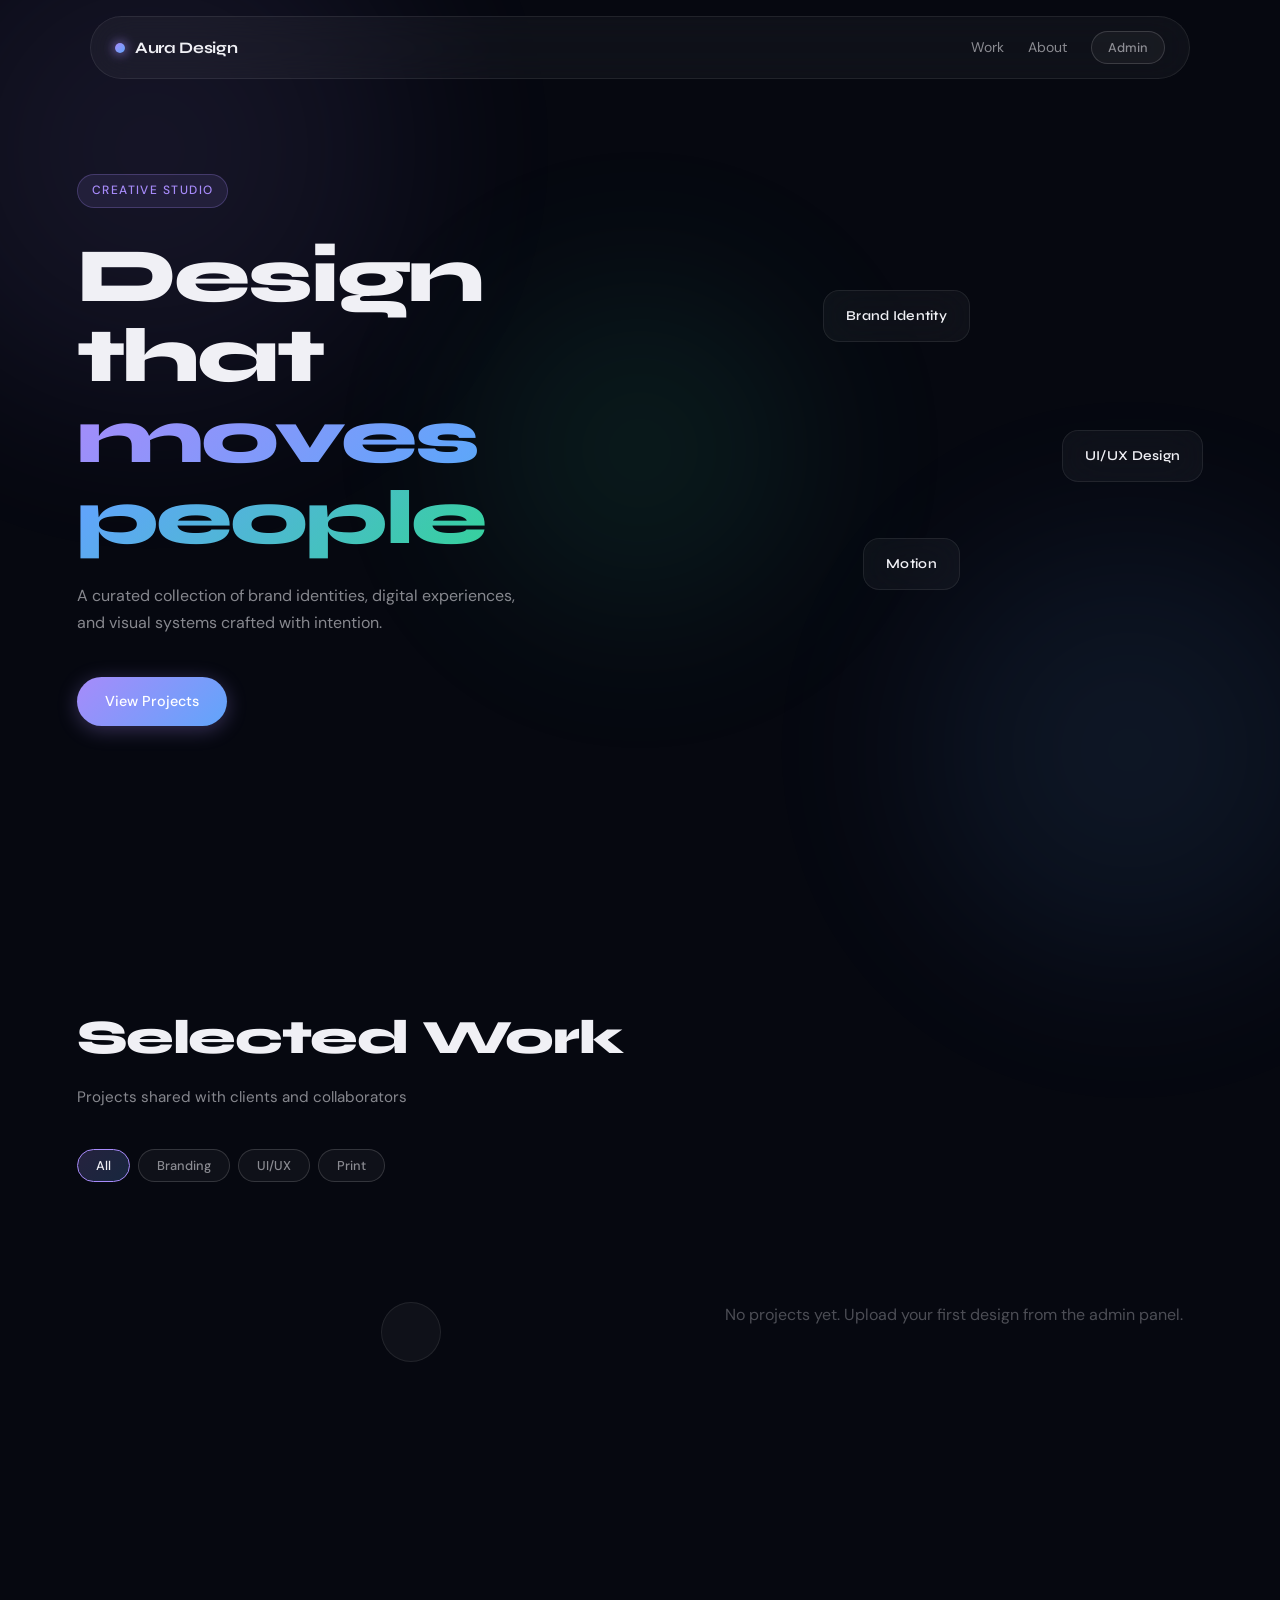
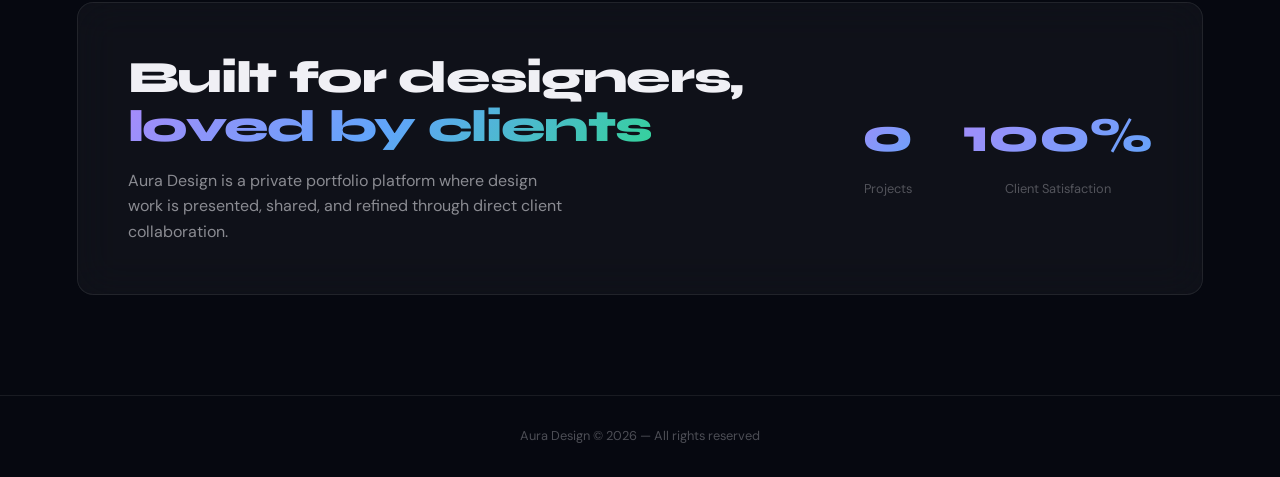
==== index.html @ 26469013 "Add files via upload" ====
<!DOCTYPE html>
<html lang="en">
<head>
  <meta charset="UTF-8" />
  <meta name="viewport" content="width=device-width, initial-scale=1.0" />
  <title>Aura Design — Creative Portfolio</title>
  <link rel="stylesheet" href="style.css" />
  <link rel="preconnect" href="https://fonts.googleapis.com" />
  <link href="https://fonts.googleapis.com/css2?family=Syne:wght@400;600;700;800&family=DM+Sans:wght@300;400;500&display=swap" rel="stylesheet" />
</head>
<body>

  <!-- Ambient background orbs -->
  <div class="bg-orb orb-1"></div>
  <div class="bg-orb orb-2"></div>
  <div class="bg-orb orb-3"></div>

  <!-- Navigation -->
  <nav class="navbar glass">
    <div class="nav-brand">
      <span class="brand-dot"></span>
      <span class="brand-name">Aura Design</span>
    </div>
    <div class="nav-links">
      <a href="#gallery" class="nav-link">Work</a>
      <a href="#about" class="nav-link">About</a>
      <button class="btn-admin" onclick="openAdminModal()">Admin</button>
    </div>
  </nav>

  <!-- Hero Section -->
  <section class="hero">
    <div class="hero-content">
      <div class="hero-tag">Creative Studio</div>
      <h1 class="hero-title">
        Design that<br />
        <span class="gradient-text">moves people</span>
      </h1>
      <p class="hero-subtitle">
        A curated collection of brand identities, digital experiences,<br />
        and visual systems crafted with intention.
      </p>
      <a href="#gallery" class="btn-primary">View Projects</a>
    </div>
    <div class="hero-visual">
      <div class="floating-card card-1 glass">Brand Identity</div>
      <div class="floating-card card-2 glass">UI/UX Design</div>
      <div class="floating-card card-3 glass">Motion</div>
    </div>
  </section>

  <!-- Gallery Section -->
  <section class="gallery-section" id="gallery">
    <div class="section-header">
      <h2 class="section-title">Selected Work</h2>
      <p class="section-sub">Projects shared with clients and collaborators</p>
    </div>

    <!-- Filter bar -->
    <div class="filter-bar">
      <button class="filter-btn active" data-filter="all">All</button>
      <button class="filter-btn" data-filter="branding">Branding</button>
      <button class="filter-btn" data-filter="ui">UI/UX</button>
      <button class="filter-btn" data-filter="print">Print</button>
    </div>

    <div class="gallery-grid" id="galleryGrid">
      <!-- Projects injected by script.js from Supabase -->
      <div class="gallery-empty" id="emptyState">
        <div class="empty-icon"></div>
        <p>No projects yet. Upload your first design from the admin panel.</p>
      </div>
    </div>
  </section>

  <!-- About Section -->
  <section class="about-section" id="about">
    <div class="about-content glass">
      <div class="about-text">
        <h2>Built for designers,<br /><span class="gradient-text">loved by clients</span></h2>
        <p>Aura Design is a private portfolio platform where design work is presented, shared, and refined through direct client collaboration.</p>
      </div>
      <div class="about-stats">
        <div class="stat">
          <span class="stat-num" id="projectCount">0</span>
          <span class="stat-label">Projects</span>
        </div>
        <div class="stat">
          <span class="stat-num">100%</span>
          <span class="stat-label">Client Satisfaction</span>
        </div>
      </div>
    </div>
  </section>

  <!-- Admin Password Modal -->
  <div class="modal-overlay" id="adminModal" onclick="closeAdminModal(event)">
    <div class="modal glass">
      <div class="modal-header">
        <h3>Admin Access</h3>
        <p>Enter your access code to continue</p>
      </div>
      <div class="modal-body">
        <div class="input-group">
          <input
            type="password"
            id="adminPassword"
            class="glass-input"
            placeholder="Access code"
            maxlength="10"
            onkeydown="if(event.key==='Enter') checkAdminPassword()"
          />
        </div>
        <div class="modal-error" id="modalError">Incorrect access code</div>
        <button class="btn-primary full-width" onclick="checkAdminPassword()">Enter</button>
      </div>
    </div>
  </div>

  <!-- Project Preview Modal -->
  <div class="modal-overlay" id="previewModal" onclick="closePreviewModal(event)">
    <div class="modal modal-large glass">
      <button class="modal-close" onclick="closePreviewModal()">&#x2715;</button>
      <div id="previewContent"></div>
    </div>
  </div>

  <footer class="footer">
    <p>Aura Design &copy; <span id="year"></span> — All rights reserved</p>
  </footer>

  <script src="supabase-client.js"></script>
  <script src="script.js"></script>
</body>
</html>
---- style.css ----
/* ============================================================
   AURA DESIGN — STYLESHEET
   Dark glassmorphism, futuristic, liquid glass aesthetic
   ============================================================ */

/* --- CSS Variables --- */
:root {
  --bg: #060810;
  --bg-2: #0c0f1a;
  --surface: rgba(255,255,255,0.04);
  --surface-hover: rgba(255,255,255,0.07);
  --border: rgba(255,255,255,0.08);
  --border-bright: rgba(255,255,255,0.15);
  --text: #f0f0f5;
  --text-2: rgba(240,240,245,0.55);
  --text-3: rgba(240,240,245,0.3);
  --accent: #a78bfa;
  --accent-2: #60a5fa;
  --accent-3: #34d399;
  --danger: #f87171;
  --approve: #34d399;
  --changes: #fbbf24;

  --blur: 20px;
  --radius: 16px;
  --radius-sm: 10px;
  --shadow: 0 8px 40px rgba(0,0,0,0.4);
  --shadow-sm: 0 4px 20px rgba(0,0,0,0.25);

  --font-display: 'Syne', sans-serif;
  --font-body: 'DM Sans', sans-serif;
}

/* --- Reset --- */
*, *::before, *::after { box-sizing: border-box; margin: 0; padding: 0; }
html { scroll-behavior: smooth; }
body {
  background: var(--bg);
  color: var(--text);
  font-family: var(--font-body);
  min-height: 100vh;
  overflow-x: hidden;
  line-height: 1.6;
}

a { text-decoration: none; color: inherit; }
button { cursor: pointer; border: none; background: none; font-family: inherit; }
input, select, textarea { font-family: inherit; }
img { max-width: 100%; display: block; }

/* --- Ambient Background Orbs --- */
.bg-orb {
  position: fixed;
  border-radius: 50%;
  filter: blur(80px);
  opacity: 0.12;
  pointer-events: none;
  z-index: 0;
  animation: orbFloat 12s ease-in-out infinite;
}
.orb-1 {
  width: 600px; height: 600px;
  background: radial-gradient(circle, #a78bfa, transparent);
  top: -150px; left: -150px;
  animation-delay: 0s;
}
.orb-2 {
  width: 500px; height: 500px;
  background: radial-gradient(circle, #60a5fa, transparent);
  bottom: -100px; right: -100px;
  animation-delay: -6s;
}
.orb-3 {
  width: 400px; height: 400px;
  background: radial-gradient(circle, #34d399, transparent);
  top: 50%; left: 50%;
  transform: translate(-50%, -50%);
  animation-delay: -3s;
}
@keyframes orbFloat {
  0%, 100% { transform: translate(0, 0) scale(1); }
  33% { transform: translate(30px, -20px) scale(1.05); }
  66% { transform: translate(-20px, 30px) scale(0.97); }
}

/* --- Glassmorphism Base --- */
.glass {
  background: var(--surface);
  backdrop-filter: blur(var(--blur));
  -webkit-backdrop-filter: blur(var(--blur));
  border: 1px solid var(--border);
  border-radius: var(--radius);
}

/* ============================================================
   NAVIGATION
   ============================================================ */
.navbar {
  position: fixed;
  top: 16px;
  left: 50%;
  transform: translateX(-50%);
  width: calc(100% - 48px);
  max-width: 1100px;
  z-index: 100;
  display: flex;
  align-items: center;
  justify-content: space-between;
  padding: 14px 24px;
  border-radius: 50px;
}

.nav-brand {
  display: flex;
  align-items: center;
  gap: 10px;
}
.brand-dot {
  width: 10px; height: 10px;
  border-radius: 50%;
  background: linear-gradient(135deg, var(--accent), var(--accent-2));
  box-shadow: 0 0 12px var(--accent);
}
.brand-name {
  font-family: var(--font-display);
  font-weight: 700;
  font-size: 1rem;
  letter-spacing: -0.02em;
}
.nav-links {
  display: flex;
  align-items: center;
  gap: 24px;
}
.nav-link {
  font-size: 0.875rem;
  color: var(--text-2);
  transition: color 0.2s;
}
.nav-link:hover { color: var(--text); }

.btn-admin {
  font-size: 0.8rem;
  font-family: var(--font-body);
  font-weight: 500;
  color: var(--text-2);
  padding: 7px 16px;
  border-radius: 20px;
  border: 1px solid var(--border-bright);
  background: var(--surface);
  transition: all 0.2s;
}
.btn-admin:hover {
  color: var(--text);
  background: var(--surface-hover);
  border-color: var(--accent);
}

/* ============================================================
   HERO
   ============================================================ */
.hero {
  min-height: 100vh;
  display: flex;
  align-items: center;
  justify-content: space-between;
  padding: 0 6% 0;
  position: relative;
  z-index: 1;
  gap: 60px;
}

.hero-content {
  max-width: 580px;
  animation: fadeUp 1s ease both;
}

.hero-tag {
  display: inline-block;
  font-size: 0.75rem;
  font-weight: 500;
  letter-spacing: 0.12em;
  text-transform: uppercase;
  color: var(--accent);
  background: rgba(167,139,250,0.1);
  border: 1px solid rgba(167,139,250,0.25);
  padding: 6px 14px;
  border-radius: 20px;
  margin-bottom: 28px;
}

.hero-title {
  font-family: var(--font-display);
  font-size: clamp(3rem, 6vw, 5.5rem);
  font-weight: 800;
  line-height: 1.05;
  letter-spacing: -0.03em;
  margin-bottom: 24px;
}
.gradient-text {
  background: linear-gradient(135deg, var(--accent) 0%, var(--accent-2) 50%, var(--accent-3) 100%);
  -webkit-background-clip: text;
  -webkit-text-fill-color: transparent;
  background-clip: text;
}

.hero-subtitle {
  font-size: 1rem;
  color: var(--text-2);
  line-height: 1.7;
  margin-bottom: 40px;
}

.hero-visual {
  position: relative;
  width: 400px;
  height: 400px;
  flex-shrink: 0;
  display: none;
}
@media (min-width: 1024px) { .hero-visual { display: block; } }

.floating-card {
  position: absolute;
  padding: 14px 22px;
  font-family: var(--font-display);
  font-size: 0.85rem;
  font-weight: 600;
  letter-spacing: 0.02em;
  animation: cardFloat linear infinite;
}
.card-1 { top: 40px; left: 20px; animation-duration: 7s; animation-delay: 0s; }
.card-2 { top: 180px; right: 0; animation-duration: 9s; animation-delay: -3s; }
.card-3 { bottom: 60px; left: 60px; animation-duration: 8s; animation-delay: -5s; }

@keyframes cardFloat {
  0%, 100% { transform: translateY(0) rotate(0deg); }
  25% { transform: translateY(-12px) rotate(1deg); }
  75% { transform: translateY(8px) rotate(-1deg); }
}

/* ============================================================
   BUTTONS
   ============================================================ */
.btn-primary {
  display: inline-flex;
  align-items: center;
  gap: 8px;
  background: linear-gradient(135deg, var(--accent), var(--accent-2));
  color: white;
  font-family: var(--font-body);
  font-size: 0.9rem;
  font-weight: 500;
  padding: 13px 28px;
  border-radius: 50px;
  border: none;
  cursor: pointer;
  transition: all 0.3s;
  box-shadow: 0 4px 20px rgba(167,139,250,0.3);
  position: relative;
  overflow: hidden;
}
.btn-primary::after {
  content: '';
  position: absolute;
  inset: 0;
  background: rgba(255,255,255,0);
  transition: background 0.2s;
}
.btn-primary:hover::after { background: rgba(255,255,255,0.1); }
.btn-primary:active { transform: scale(0.97); }
.btn-primary.full-width { width: 100%; justify-content: center; }

.btn-ghost {
  display: inline-flex;
  align-items: center;
  justify-content: center;
  color: var(--text-2);
  font-size: 0.85rem;
  font-family: var(--font-body);
  padding: 10px 20px;
  border-radius: 50px;
  border: 1px solid var(--border-bright);
  background: var(--surface);
  transition: all 0.2s;
}
.btn-ghost:hover { color: var(--text); background: var(--surface-hover); }
.btn-ghost.full-width { width: 100%; }

.btn-danger {
  display: inline-flex;
  align-items: center;
  justify-content: center;
  background: rgba(248,113,113,0.15);
  color: var(--danger);
  border: 1px solid rgba(248,113,113,0.3);
  padding: 11px 20px;
  border-radius: 50px;
  font-family: var(--font-body);
  font-size: 0.85rem;
  transition: all 0.2s;
}
.btn-danger:hover { background: rgba(248,113,113,0.25); }
.btn-danger.full-width { width: 100%; }

/* ============================================================
   INPUTS
   ============================================================ */
.glass-input {
  width: 100%;
  background: rgba(255,255,255,0.05);
  border: 1px solid var(--border-bright);
  border-radius: var(--radius-sm);
  color: var(--text);
  font-size: 0.9rem;
  padding: 12px 16px;
  outline: none;
  transition: border-color 0.2s, background 0.2s;
  resize: vertical;
}
.glass-input::placeholder { color: var(--text-3); }
.glass-input:focus {
  border-color: var(--accent);
  background: rgba(167,139,250,0.05);
}
select.glass-input option { background: var(--bg-2); }

/* ============================================================
   GALLERY SECTION
   ============================================================ */
.gallery-section {
  padding: 100px 6% 80px;
  position: relative;
  z-index: 1;
}

.section-header {
  margin-bottom: 40px;
}
.section-title {
  font-family: var(--font-display);
  font-size: clamp(2rem, 4vw, 3rem);
  font-weight: 800;
  letter-spacing: -0.03em;
  margin-bottom: 8px;
}
.section-sub { color: var(--text-2); font-size: 0.95rem; }

/* Filter bar */
.filter-bar {
  display: flex;
  gap: 8px;
  flex-wrap: wrap;
  margin-bottom: 40px;
}
.filter-btn {
  font-size: 0.8rem;
  font-family: var(--font-body);
  font-weight: 500;
  padding: 7px 18px;
  border-radius: 20px;
  border: 1px solid var(--border-bright);
  background: var(--surface);
  color: var(--text-2);
  transition: all 0.2s;
}
.filter-btn.active, .filter-btn:hover {
  background: linear-gradient(135deg, rgba(167,139,250,0.2), rgba(96,165,250,0.2));
  border-color: var(--accent);
  color: var(--text);
}

/* Gallery grid */
.gallery-grid {
  display: grid;
  grid-template-columns: repeat(auto-fill, minmax(300px, 1fr));
  gap: 24px;
}

.gallery-card {
  border-radius: var(--radius);
  overflow: hidden;
  border: 1px solid var(--border);
  background: var(--surface);
  cursor: pointer;
  transition: transform 0.3s, border-color 0.3s, box-shadow 0.3s;
  animation: fadeUp 0.5s ease both;
}
.gallery-card:hover {
  transform: translateY(-6px);
  border-color: var(--border-bright);
  box-shadow: 0 20px 60px rgba(0,0,0,0.4);
}

.card-thumb {
  width: 100%;
  aspect-ratio: 4/3;
  overflow: hidden;
  background: var(--bg-2);
  display: flex;
  align-items: center;
  justify-content: center;
}
.card-thumb img {
  width: 100%;
  height: 100%;
  object-fit: cover;
  transition: transform 0.4s;
}
.gallery-card:hover .card-thumb img { transform: scale(1.05); }

.card-pdf-thumb {
  width: 100%;
  height: 100%;
  display: flex;
  flex-direction: column;
  align-items: center;
  justify-content: center;
  gap: 12px;
  color: var(--text-2);
}
.pdf-icon {
  font-size: 3rem;
  opacity: 0.4;
}

.card-body {
  padding: 18px 20px 20px;
}
.card-category {
  font-size: 0.7rem;
  font-weight: 600;
  letter-spacing: 0.1em;
  text-transform: uppercase;
  color: var(--accent);
  margin-bottom: 6px;
}
.card-title {
  font-family: var(--font-display);
  font-size: 1rem;
  font-weight: 700;
  letter-spacing: -0.01em;
  margin-bottom: 4px;
}
.card-client {
  font-size: 0.8rem;
  color: var(--text-2);
}
.card-date {
  font-size: 0.75rem;
  color: var(--text-3);
  margin-top: 8px;
}

.gallery-empty {
  grid-column: 1 / -1;
  text-align: center;
  padding: 80px 20px;
  color: var(--text-3);
}
.empty-icon {
  width: 60px; height: 60px;
  border-radius: 50%;
  background: var(--surface);
  border: 1px solid var(--border);
  margin: 0 auto 20px;
}

/* ============================================================
   ABOUT SECTION
   ============================================================ */
.about-section {
  padding: 60px 6% 100px;
  position: relative;
  z-index: 1;
}
.about-content {
  display: flex;
  align-items: center;
  justify-content: space-between;
  gap: 60px;
  padding: 50px;
  flex-wrap: wrap;
}
.about-text h2 {
  font-family: var(--font-display);
  font-size: clamp(1.8rem, 3.5vw, 2.8rem);
  font-weight: 800;
  letter-spacing: -0.03em;
  margin-bottom: 16px;
  line-height: 1.1;
}
.about-text p { color: var(--text-2); max-width: 440px; }
.about-stats {
  display: flex;
  gap: 50px;
  flex-shrink: 0;
}
.stat {
  display: flex;
  flex-direction: column;
  align-items: center;
}
.stat-num {
  font-family: var(--font-display);
  font-size: 3rem;
  font-weight: 800;
  background: linear-gradient(135deg, var(--accent), var(--accent-2));
  -webkit-background-clip: text;
  -webkit-text-fill-color: transparent;
  background-clip: text;
}
.stat-label { font-size: 0.8rem; color: var(--text-3); margin-top: 4px; }

/* ============================================================
   MODAL
   ============================================================ */
.modal-overlay {
  position: fixed;
  inset: 0;
  background: rgba(0,0,0,0.6);
  backdrop-filter: blur(8px);
  z-index: 200;
  display: none;
  align-items: center;
  justify-content: center;
  padding: 20px;
}
.modal-overlay.active { display: flex; }

.modal {
  width: 100%;
  max-width: 440px;
  padding: 36px;
  animation: scaleIn 0.25s ease;
  position: relative;
}
.modal-large { max-width: 800px; max-height: 90vh; overflow-y: auto; }

.modal-header { margin-bottom: 24px; }
.modal-header h3 {
  font-family: var(--font-display);
  font-size: 1.4rem;
  font-weight: 700;
  margin-bottom: 6px;
}
.modal-header p { color: var(--text-2); font-size: 0.9rem; }

.modal-close {
  position: absolute;
  top: 16px; right: 16px;
  width: 32px; height: 32px;
  border-radius: 50%;
  background: var(--surface);
  border: 1px solid var(--border);
  color: var(--text-2);
  font-size: 0.85rem;
  display: flex;
  align-items: center;
  justify-content: center;
  transition: all 0.2s;
}
.modal-close:hover { color: var(--text); background: var(--surface-hover); }

.modal-body { display: flex; flex-direction: column; gap: 16px; }

.input-group { display: flex; flex-direction: column; gap: 6px; }

.modal-error {
  color: var(--danger);
  font-size: 0.82rem;
  display: none;
}
.modal-error.visible { display: block; }

.modal h3 {
  font-family: var(--font-display);
  font-size: 1.3rem;
  font-weight: 700;
  margin-bottom: 10px;
}
.modal p { color: var(--text-2); font-size: 0.9rem; margin-bottom: 8px; }
.modal-sub { color: var(--text-2); font-size: 0.85rem; margin-bottom: 12px; }

/* ============================================================
   FOOTER
   ============================================================ */
.footer {
  text-align: center;
  padding: 30px;
  color: var(--text-3);
  font-size: 0.8rem;
  position: relative;
  z-index: 1;
  border-top: 1px solid var(--border);
}

/* ============================================================
   ADMIN STYLES
   ============================================================ */
.admin-body {
  background: var(--bg);
}

/* Gate Screen */
.gate-screen {
  min-height: 100vh;
  display: flex;
  align-items: center;
  justify-content: center;
  padding: 20px;
  position: relative;
  z-index: 1;
}
.gate-card {
  width: 100%;
  max-width: 400px;
  padding: 44px;
  display: flex;
  flex-direction: column;
  gap: 16px;
  animation: scaleIn 0.3s ease;
}
.gate-brand {
  display: flex;
  align-items: center;
  gap: 10px;
  margin-bottom: 8px;
}
.gate-card h2 {
  font-family: var(--font-display);
  font-size: 1.8rem;
  font-weight: 800;
  letter-spacing: -0.03em;
}
.gate-sub { color: var(--text-2); font-size: 0.9rem; margin-top: -8px; }
.gate-error {
  color: var(--danger);
  font-size: 0.82rem;
  display: none;
}
.gate-error.visible { display: block; }
.back-link {
  text-align: center;
  color: var(--text-3);
  font-size: 0.82rem;
  transition: color 0.2s;
}
.back-link:hover { color: var(--text-2); }

/* Admin Dashboard layout */
.admin-dashboard {
  display: grid;
  grid-template-columns: 240px 1fr;
  min-height: 100vh;
  position: relative;
  z-index: 1;
}

/* Sidebar */
.admin-sidebar {
  border-radius: 0;
  border-right: 1px solid var(--border);
  border-top: none;
  border-bottom: none;
  border-left: none;
  padding: 32px 20px;
  display: flex;
  flex-direction: column;
  gap: 32px;
  position: fixed;
  left: 0; top: 0; bottom: 0;
  width: 240px;
  z-index: 10;
}
.sidebar-brand { padding: 0 8px; }
.sidebar-nav {
  display: flex;
  flex-direction: column;
  gap: 4px;
  flex: 1;
}
.sidebar-link {
  display: flex;
  align-items: center;
  gap: 12px;
  padding: 12px 16px;
  border-radius: var(--radius-sm);
  color: var(--text-2);
  font-size: 0.875rem;
  font-weight: 500;
  transition: all 0.2s;
}
.sidebar-link:hover, .sidebar-link.active {
  background: var(--surface-hover);
  color: var(--text);
}
.sidebar-link.active {
  background: rgba(167,139,250,0.1);
  color: var(--accent);
}
.sidebar-icon {
  width: 20px;
  text-align: center;
  font-size: 1rem;
}
.sidebar-footer {
  display: flex;
  flex-direction: column;
  gap: 8px;
}

/* Admin main */
.admin-main {
  margin-left: 240px;
  padding: 48px;
  min-height: 100vh;
}

.admin-tab.hidden { display: none; }

.tab-header {
  margin-bottom: 36px;
}
.tab-header h2 {
  font-family: var(--font-display);
  font-size: 2rem;
  font-weight: 800;
  letter-spacing: -0.03em;
  margin-bottom: 6px;
}
.tab-header p { color: var(--text-2); }

/* Upload form */
.upload-form {
  max-width: 680px;
  padding: 40px;
  display: flex;
  flex-direction: column;
  gap: 20px;
}
.form-row {
  display: flex;
  flex-direction: column;
  gap: 8px;
}
.form-label {
  font-size: 0.82rem;
  font-weight: 600;
  letter-spacing: 0.05em;
  text-transform: uppercase;
  color: var(--text-3);
}

/* Drop zone */
.drop-zone {
  border: 2px dashed var(--border-bright);
  border-radius: var(--radius);
  padding: 48px 24px;
  text-align: center;
  cursor: pointer;
  transition: all 0.2s;
  background: rgba(255,255,255,0.02);
}
.drop-zone:hover {
  border-color: var(--accent);
  background: rgba(167,139,250,0.04);
}
.drop-zone.dragover {
  border-color: var(--accent);
  background: rgba(167,139,250,0.08);
  transform: scale(1.01);
}
.drop-icon {
  font-size: 3rem;
  color: var(--text-3);
  margin-bottom: 12px;
}
.drop-text {
  font-size: 0.95rem;
  font-weight: 500;
  margin-bottom: 4px;
}
.drop-sub { font-size: 0.8rem; color: var(--text-3); }

.file-preview {
  margin-top: 12px;
  border-radius: var(--radius-sm);
  overflow: hidden;
  border: 1px solid var(--border);
  max-height: 200px;
  display: flex;
  align-items: center;
  justify-content: center;
}
.file-preview img {
  max-height: 200px;
  width: 100%;
  object-fit: contain;
}

/* Progress bar */
.upload-progress { display: flex; flex-direction: column; gap: 8px; }
.progress-bar {
  height: 4px;
  background: var(--surface-hover);
  border-radius: 2px;
  overflow: hidden;
}
.progress-fill {
  height: 100%;
  background: linear-gradient(90deg, var(--accent), var(--accent-2));
  border-radius: 2px;
  transition: width 0.3s;
  width: 0%;
}
#progressText { font-size: 0.8rem; color: var(--text-2); }

/* Generated link */
.generated-link {
  padding: 20px;
  display: flex;
  flex-direction: column;
  gap: 12px;
  border-color: rgba(52,211,153,0.3);
  background: rgba(52,211,153,0.05);
}
.link-row {
  display: flex;
  gap: 8px;
}
.btn-copy {
  flex-shrink: 0;
  padding: 12px 20px;
  background: var(--accent);
  color: white;
  border-radius: var(--radius-sm);
  font-size: 0.85rem;
  font-weight: 600;
  font-family: var(--font-body);
  transition: opacity 0.2s;
}
.btn-copy:hover { opacity: 0.85; }
.link-hint { font-size: 0.8rem; color: var(--text-2); }

/* Projects list in admin */
.projects-list {
  display: grid;
  grid-template-columns: repeat(auto-fill, minmax(280px, 1fr));
  gap: 20px;
}

.admin-project-card {
  border-radius: var(--radius);
  border: 1px solid var(--border);
  background: var(--surface);
  overflow: hidden;
  animation: fadeUp 0.4s ease both;
}
.admin-card-thumb {
  width: 100%;
  aspect-ratio: 16/9;
  background: var(--bg-2);
  overflow: hidden;
  display: flex;
  align-items: center;
  justify-content: center;
}
.admin-card-thumb img {
  width: 100%;
  height: 100%;
  object-fit: cover;
}
.admin-card-body {
  padding: 16px;
}
.admin-card-title {
  font-family: var(--font-display);
  font-weight: 700;
  font-size: 0.95rem;
  margin-bottom: 4px;
}
.admin-card-meta {
  font-size: 0.78rem;
  color: var(--text-2);
  margin-bottom: 14px;
}
.admin-card-status {
  display: inline-block;
  font-size: 0.7rem;
  font-weight: 600;
  letter-spacing: 0.06em;
  text-transform: uppercase;
  padding: 4px 10px;
  border-radius: 10px;
  margin-bottom: 12px;
}
.status-pending { background: rgba(251,191,36,0.15); color: var(--changes); border: 1px solid rgba(251,191,36,0.3); }
.status-approved { background: rgba(52,211,153,0.15); color: var(--approve); border: 1px solid rgba(52,211,153,0.3); }
.status-changes { background: rgba(248,113,113,0.15); color: var(--danger); border: 1px solid rgba(248,113,113,0.3); }

.admin-card-actions {
  display: flex;
  gap: 8px;
}
.btn-sm {
  font-size: 0.78rem;
  font-family: var(--font-body);
  padding: 7px 14px;
  border-radius: 20px;
  border: 1px solid var(--border-bright);
  background: var(--surface);
  color: var(--text-2);
  transition: all 0.2s;
}
.btn-sm:hover { color: var(--text); background: var(--surface-hover); }
.btn-sm.danger { color: var(--danger); border-color: rgba(248,113,113,0.3); }
.btn-sm.danger:hover { background: rgba(248,113,113,0.1); }

/* Feedback in admin */
.feedback-list { display: flex; flex-direction: column; gap: 20px; }

.feedback-card {
  border-radius: var(--radius);
  border: 1px solid var(--border);
  background: var(--surface);
  padding: 24px;
  animation: fadeUp 0.4s ease both;
}
.feedback-card-title {
  font-family: var(--font-display);
  font-weight: 700;
  margin-bottom: 4px;
}
.feedback-card-meta { font-size: 0.8rem; color: var(--text-3); margin-bottom: 16px; }
.feedback-comments { display: flex; flex-direction: column; gap: 10px; }
.feedback-comment {
  background: rgba(255,255,255,0.03);
  border: 1px solid var(--border);
  border-radius: var(--radius-sm);
  padding: 12px 16px;
  font-size: 0.88rem;
}
.feedback-comment-num {
  font-size: 0.7rem;
  font-weight: 600;
  color: var(--accent);
  margin-bottom: 4px;
}

/* ============================================================
   CLIENT PAGE STYLES
   ============================================================ */
.client-body { }

.client-header {
  position: sticky;
  top: 0;
  z-index: 50;
  display: flex;
  align-items: center;
  justify-content: space-between;
  padding: 16px 40px;
  border-radius: 0;
  border-left: none;
  border-right: none;
  border-top: none;
}
.client-header-right { display: flex; align-items: center; gap: 16px; }
.client-badge {
  font-size: 0.75rem;
  font-weight: 600;
  letter-spacing: 0.06em;
  text-transform: uppercase;
  padding: 5px 12px;
  border-radius: 20px;
  background: rgba(251,191,36,0.15);
  color: var(--changes);
  border: 1px solid rgba(251,191,36,0.3);
}
.client-badge.approved { background: rgba(52,211,153,0.15); color: var(--approve); border-color: rgba(52,211,153,0.3); }
.client-badge.changes { background: rgba(248,113,113,0.15); color: var(--danger); border-color: rgba(248,113,113,0.3); }

.client-info {
  display: flex;
  align-items: flex-start;
  justify-content: space-between;
  gap: 24px;
  padding: 40px 40px 24px;
  flex-wrap: wrap;
  position: relative;
  z-index: 1;
}
.client-category {
  display: block;
  font-size: 0.75rem;
  font-weight: 600;
  letter-spacing: 0.1em;
  text-transform: uppercase;
  color: var(--accent);
  margin-bottom: 8px;
}
.client-title {
  font-family: var(--font-display);
  font-size: clamp(1.8rem, 4vw, 3rem);
  font-weight: 800;
  letter-spacing: -0.03em;
  line-height: 1.1;
  margin-bottom: 10px;
}
.client-desc { color: var(--text-2); max-width: 500px; }
.client-actions { display: flex; gap: 12px; align-items: center; flex-shrink: 0; }

/* Design viewer */
.design-viewer-wrapper {
  padding: 0 40px;
  position: relative;
  z-index: 1;
}
.annotation-hint {
  text-align: center;
  padding: 10px 20px;
  font-size: 0.85rem;
  color: var(--accent);
  margin-bottom: 16px;
  display: none;
  border-color: rgba(167,139,250,0.3);
  background: rgba(167,139,250,0.08);
}
.annotation-hint.visible { display: block; }

.design-viewer {
  position: relative;
  border-radius: var(--radius);
  overflow: hidden;
  border: 1px solid var(--border);
  background: var(--bg-2);
  min-height: 400px;
}
.design-canvas {
  position: relative;
}
.design-canvas img {
  width: 100%;
  display: block;
}
.design-canvas iframe {
  width: 100%;
  height: 600px;
  border: none;
}

/* Annotations layer */
.annotations-layer {
  position: absolute;
  inset: 0;
  pointer-events: none;
  z-index: 10;
}
.annotations-layer.annotation-mode {
  pointer-events: all;
  cursor: crosshair;
}

/* Annotation marker dot */
.annotation-marker {
  position: absolute;
  width: 28px;
  height: 28px;
  border-radius: 50%;
  background: linear-gradient(135deg, var(--accent), var(--accent-2));
  border: 2px solid white;
  box-shadow: 0 2px 12px rgba(0,0,0,0.4);
  display: flex;
  align-items: center;
  justify-content: center;
  font-size: 0.65rem;
  font-weight: 800;
  color: white;
  cursor: pointer;
  transform: translate(-50%, -50%);
  pointer-events: all;
  z-index: 20;
  transition: transform 0.2s, box-shadow 0.2s;
  animation: markerPop 0.3s cubic-bezier(0.34, 1.56, 0.64, 1);
}
.annotation-marker:hover {
  transform: translate(-50%, -50%) scale(1.2);
  box-shadow: 0 4px 20px rgba(167,139,250,0.5);
}

/* Annotation tooltip */
.annotation-tooltip {
  position: absolute;
  background: var(--bg-2);
  border: 1px solid var(--border-bright);
  border-radius: var(--radius-sm);
  padding: 10px 14px;
  font-size: 0.82rem;
  max-width: 220px;
  z-index: 30;
  pointer-events: none;
  opacity: 0;
  transform: translateY(4px);
  transition: all 0.2s;
  box-shadow: var(--shadow-sm);
  line-height: 1.5;
}
.annotation-marker:hover .annotation-tooltip {
  opacity: 1;
  transform: translateY(0);
}

@keyframes markerPop {
  from { transform: translate(-50%, -50%) scale(0); }
  to { transform: translate(-50%, -50%) scale(1); }
}

/* Feedback panel */
.feedback-panel {
  display: grid;
  grid-template-columns: 1fr 1fr;
  gap: 24px;
  padding: 32px 40px;
  position: relative;
  z-index: 1;
}
@media (max-width: 768px) {
  .feedback-panel { grid-template-columns: 1fr; }
}

.feedback-left, .feedback-right {
  padding: 28px;
}
.panel-title {
  font-family: var(--font-display);
  font-size: 1.1rem;
  font-weight: 700;
  margin-bottom: 16px;
  display: flex;
  align-items: center;
  gap: 10px;
}
.comment-count {
  font-size: 0.75rem;
  background: var(--accent);
  color: white;
  padding: 2px 8px;
  border-radius: 10px;
  font-weight: 600;
}
.comments-list { display: flex; flex-direction: column; gap: 10px; }
.empty-comments { color: var(--text-3); font-size: 0.85rem; }

.comment-item {
  display: flex;
  gap: 12px;
  align-items: flex-start;
  animation: fadeUp 0.3s ease;
}
.comment-num {
  width: 22px; height: 22px;
  flex-shrink: 0;
  border-radius: 50%;
  background: linear-gradient(135deg, var(--accent), var(--accent-2));
  display: flex;
  align-items: center;
  justify-content: center;
  font-size: 0.65rem;
  font-weight: 800;
  color: white;
}
.comment-text {
  font-size: 0.85rem;
  color: var(--text-2);
  line-height: 1.5;
}

.decision-desc { color: var(--text-2); font-size: 0.88rem; margin-bottom: 20px; }
.decision-buttons { display: flex; gap: 12px; flex-wrap: wrap; }

.btn-approve {
  flex: 1;
  display: flex;
  align-items: center;
  justify-content: center;
  gap: 8px;
  padding: 14px 20px;
  border-radius: var(--radius);
  background: rgba(52,211,153,0.1);
  border: 2px solid rgba(52,211,153,0.3);
  color: var(--approve);
  font-family: var(--font-body);
  font-size: 0.9rem;
  font-weight: 600;
  transition: all 0.2s;
  cursor: pointer;
}
.btn-approve:hover, .btn-approve.selected {
  background: rgba(52,211,153,0.2);
  border-color: var(--approve);
  box-shadow: 0 0 20px rgba(52,211,153,0.2);
}

.btn-changes {
  flex: 1;
  display: flex;
  align-items: center;
  justify-content: center;
  gap: 8px;
  padding: 14px 20px;
  border-radius: var(--radius);
  background: rgba(251,191,36,0.1);
  border: 2px solid rgba(251,191,36,0.3);
  color: var(--changes);
  font-family: var(--font-body);
  font-size: 0.9rem;
  font-weight: 600;
  transition: all 0.2s;
  cursor: pointer;
}
.btn-changes:hover, .btn-changes.selected {
  background: rgba(251,191,36,0.2);
  border-color: var(--changes);
  box-shadow: 0 0 20px rgba(251,191,36,0.2);
}

.decision-icon { font-size: 1.1rem; }

.decision-note {
  margin-top: 16px;
  padding: 14px;
  border-radius: var(--radius-sm);
  background: rgba(255,255,255,0.03);
  border: 1px solid var(--border);
}
.decision-note p { font-size: 0.85rem; color: var(--text-2); }

/* Submit bar */
.submit-feedback-bar {
  position: sticky;
  bottom: 24px;
  margin: 0 40px 40px;
  padding: 18px 24px;
  display: flex;
  align-items: center;
  justify-content: space-between;
  gap: 20px;
  z-index: 10;
  border-color: var(--border-bright);
}
.submit-hint { font-size: 0.85rem; color: var(--text-2); }

/* Success icon */
.success-icon {
  width: 60px; height: 60px;
  border-radius: 50%;
  background: rgba(52,211,153,0.15);
  border: 2px solid var(--approve);
  color: var(--approve);
  font-size: 1.8rem;
  display: flex;
  align-items: center;
  justify-content: center;
  margin: 0 auto 20px;
}

/* Annotation toggle active state */
.annotation-active {
  background: rgba(167,139,250,0.2) !important;
  border-color: var(--accent) !important;
  color: var(--accent) !important;
}

/* ============================================================
   UTILITIES & ANIMATIONS
   ============================================================ */
.hidden { display: none !important; }

.loading-spinner {
  width: 36px; height: 36px;
  border: 2px solid var(--border);
  border-top-color: var(--accent);
  border-radius: 50%;
  animation: spin 0.8s linear infinite;
  margin: 40px auto;
}
.loading-spinner.large {
  width: 52px; height: 52px;
  border-width: 3px;
}

@keyframes spin { to { transform: rotate(360deg); } }

@keyframes fadeUp {
  from { opacity: 0; transform: translateY(20px); }
  to { opacity: 1; transform: translateY(0); }
}
@keyframes scaleIn {
  from { opacity: 0; transform: scale(0.94); }
  to { opacity: 1; transform: scale(1); }
}

/* ============================================================
   RESPONSIVE
   ============================================================ */
@media (max-width: 768px) {
  .navbar {
    top: 8px;
    width: calc(100% - 24px);
    padding: 12px 16px;
  }
  .hero {
    flex-direction: column;
    align-items: flex-start;
    padding: 100px 6% 60px;
    min-height: auto;
  }
  .admin-dashboard {
    grid-template-columns: 1fr;
  }
  .admin-sidebar {
    position: relative;
    width: 100%;
    flex-direction: row;
    flex-wrap: wrap;
    padding: 16px;
  }
  .admin-main { margin-left: 0; padding: 24px 16px; }
  .upload-form { padding: 24px; }
  .about-content { padding: 30px; }
  .client-header { padding: 14px 20px; }
  .client-info { padding: 24px 20px 16px; }
  .design-viewer-wrapper { padding: 0 20px; }
  .feedback-panel { padding: 20px; }
  .submit-feedback-bar { margin: 0 20px 24px; }
}
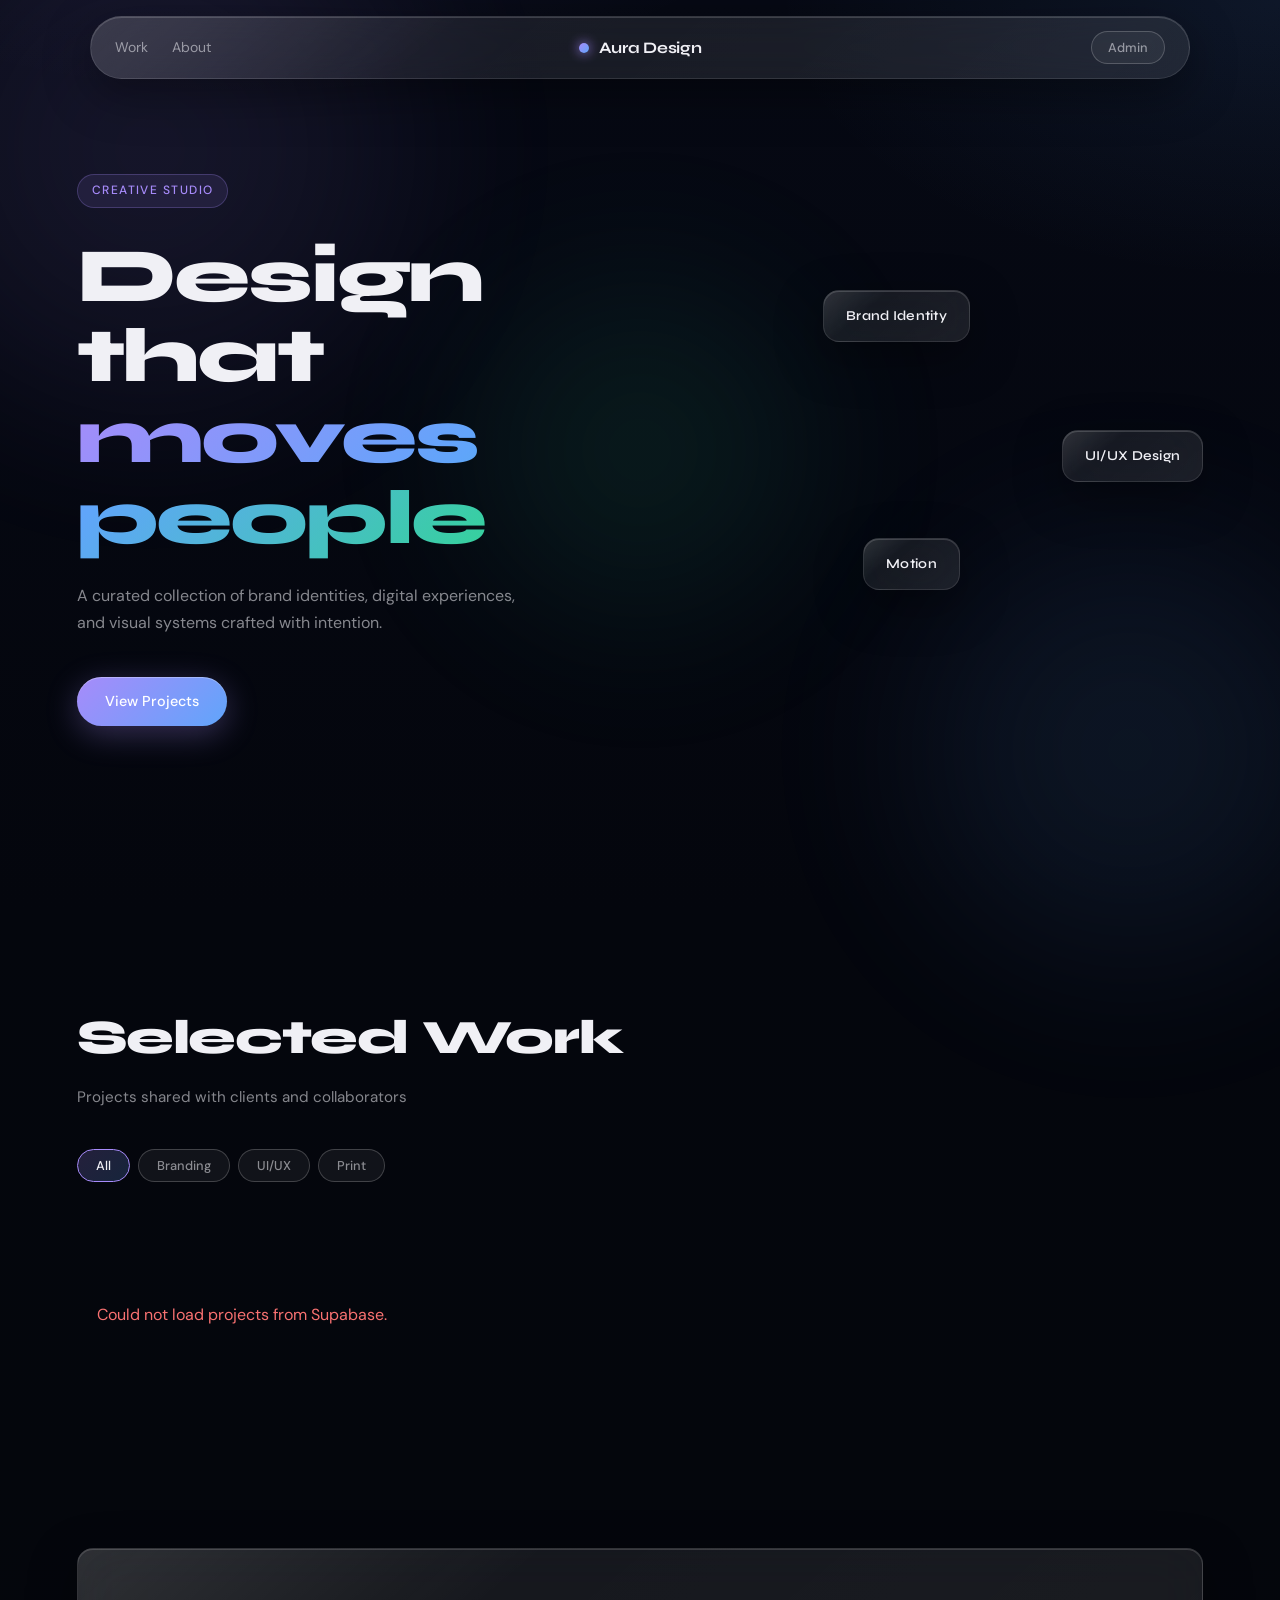
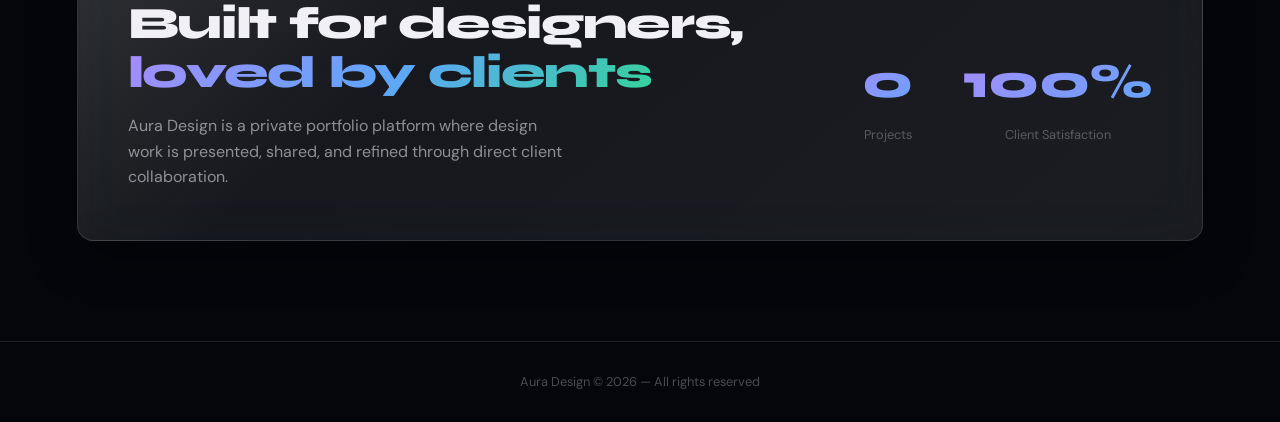
==== commit 5eb7478b: "Align project schema usage and improve responsive dark layout" ====
--- a/index.html
+++ b/index.html
@@ -17,13 +17,15 @@
 
   <!-- Navigation -->
   <nav class="navbar glass">
-    <div class="nav-brand">
+    <div class="nav-links nav-left">
+      <a href="#gallery" class="nav-link">Work</a>
+      <a href="#about" class="nav-link">About</a>
+    </div>
+    <div class="nav-brand nav-center">
       <span class="brand-dot"></span>
       <span class="brand-name">Aura Design</span>
     </div>
-    <div class="nav-links">
-      <a href="#gallery" class="nav-link">Work</a>
-      <a href="#about" class="nav-link">About</a>
+    <div class="nav-links nav-right">
       <button class="btn-admin" onclick="openAdminModal()">Admin</button>
     </div>
   </nav>
--- a/style.css
+++ b/style.css
@@ -5,12 +5,12 @@
 
 /* --- CSS Variables --- */
 :root {
-  --bg: #060810;
-  --bg-2: #0c0f1a;
-  --surface: rgba(255,255,255,0.04);
-  --surface-hover: rgba(255,255,255,0.07);
-  --border: rgba(255,255,255,0.08);
-  --border-bright: rgba(255,255,255,0.15);
+  --bg: #04060d;
+  --bg-2: #0a0f1e;
+  --surface: rgba(255,255,255,0.055);
+  --surface-hover: rgba(255,255,255,0.09);
+  --border: rgba(255,255,255,0.11);
+  --border-bright: rgba(255,255,255,0.2);
   --text: #f0f0f5;
   --text-2: rgba(240,240,245,0.55);
   --text-3: rgba(240,240,245,0.3);
@@ -21,7 +21,7 @@
   --approve: #34d399;
   --changes: #fbbf24;
 
-  --blur: 20px;
+  --blur: 26px;
   --radius: 16px;
   --radius-sm: 10px;
   --shadow: 0 8px 40px rgba(0,0,0,0.4);
@@ -35,7 +35,10 @@
 *, *::before, *::after { box-sizing: border-box; margin: 0; padding: 0; }
 html { scroll-behavior: smooth; }
 body {
-  background: var(--bg);
+  background:
+    radial-gradient(1200px 600px at 20% -10%, rgba(167,139,250,0.08), transparent 50%),
+    radial-gradient(900px 500px at 100% 0%, rgba(96,165,250,0.09), transparent 56%),
+    linear-gradient(180deg, #060914 0%, var(--bg) 45%, #04060b 100%);
   color: var(--text);
   font-family: var(--font-body);
   min-height: 100vh;
@@ -85,11 +88,16 @@
 
 /* --- Glassmorphism Base --- */
 .glass {
-  background: var(--surface);
+  background:
+    linear-gradient(140deg, rgba(255,255,255,0.12), rgba(255,255,255,0.02) 32%, rgba(255,255,255,0.04)),
+    var(--surface);
   backdrop-filter: blur(var(--blur));
   -webkit-backdrop-filter: blur(var(--blur));
   border: 1px solid var(--border);
   border-radius: var(--radius);
+  box-shadow:
+    inset 0 1px 0 rgba(255,255,255,0.16),
+    0 15px 48px rgba(0,0,0,0.38);
 }
 
 /* ============================================================
@@ -105,9 +113,11 @@
   z-index: 100;
   display: flex;
   align-items: center;
-  justify-content: space-between;
+  justify-content: center;
   padding: 14px 24px;
   border-radius: 50px;
+  display: grid;
+  grid-template-columns: 1fr auto 1fr;
 }
 
 .nav-brand {
@@ -132,6 +142,9 @@
   align-items: center;
   gap: 24px;
 }
+.nav-left { justify-content: flex-start; }
+.nav-center { justify-self: center; }
+.nav-right { justify-content: flex-end; }
 .nav-link {
   font-size: 0.875rem;
   color: var(--text-2);
@@ -256,7 +269,9 @@
   border: none;
   cursor: pointer;
   transition: all 0.3s;
-  box-shadow: 0 4px 20px rgba(167,139,250,0.3);
+  box-shadow:
+    0 8px 32px rgba(167,139,250,0.3),
+    inset 0 1px 0 rgba(255,255,255,0.3);
   position: relative;
   overflow: hidden;
 }
@@ -381,7 +396,7 @@
   border-radius: var(--radius);
   overflow: hidden;
   border: 1px solid var(--border);
-  background: var(--surface);
+  background: linear-gradient(180deg, rgba(255,255,255,0.09), rgba(255,255,255,0.02)), var(--surface);
   cursor: pointer;
   transition: transform 0.3s, border-color 0.3s, box-shadow 0.3s;
   animation: fadeUp 0.5s ease both;
@@ -660,7 +675,7 @@
 /* Sidebar */
 .admin-sidebar {
   border-radius: 0;
-  border-right: 1px solid var(--border);
+  border-right: 1px solid rgba(255,255,255,0.13);
   border-top: none;
   border-bottom: none;
   border-left: none;
@@ -1309,13 +1324,21 @@
     top: 8px;
     width: calc(100% - 24px);
     padding: 12px 16px;
+    grid-template-columns: 1fr;
+    gap: 10px;
   }
+  .nav-left, .nav-right { justify-content: center; }
+  .nav-links { gap: 14px; flex-wrap: wrap; }
+  .brand-name { font-size: 0.92rem; }
   .hero {
     flex-direction: column;
-    align-items: flex-start;
+    align-items: center;
+    text-align: center;
     padding: 100px 6% 60px;
     min-height: auto;
   }
+  .hero-content { max-width: 100%; }
+  .hero-subtitle br { display: none; }
   .admin-dashboard {
     grid-template-columns: 1fr;
   }
